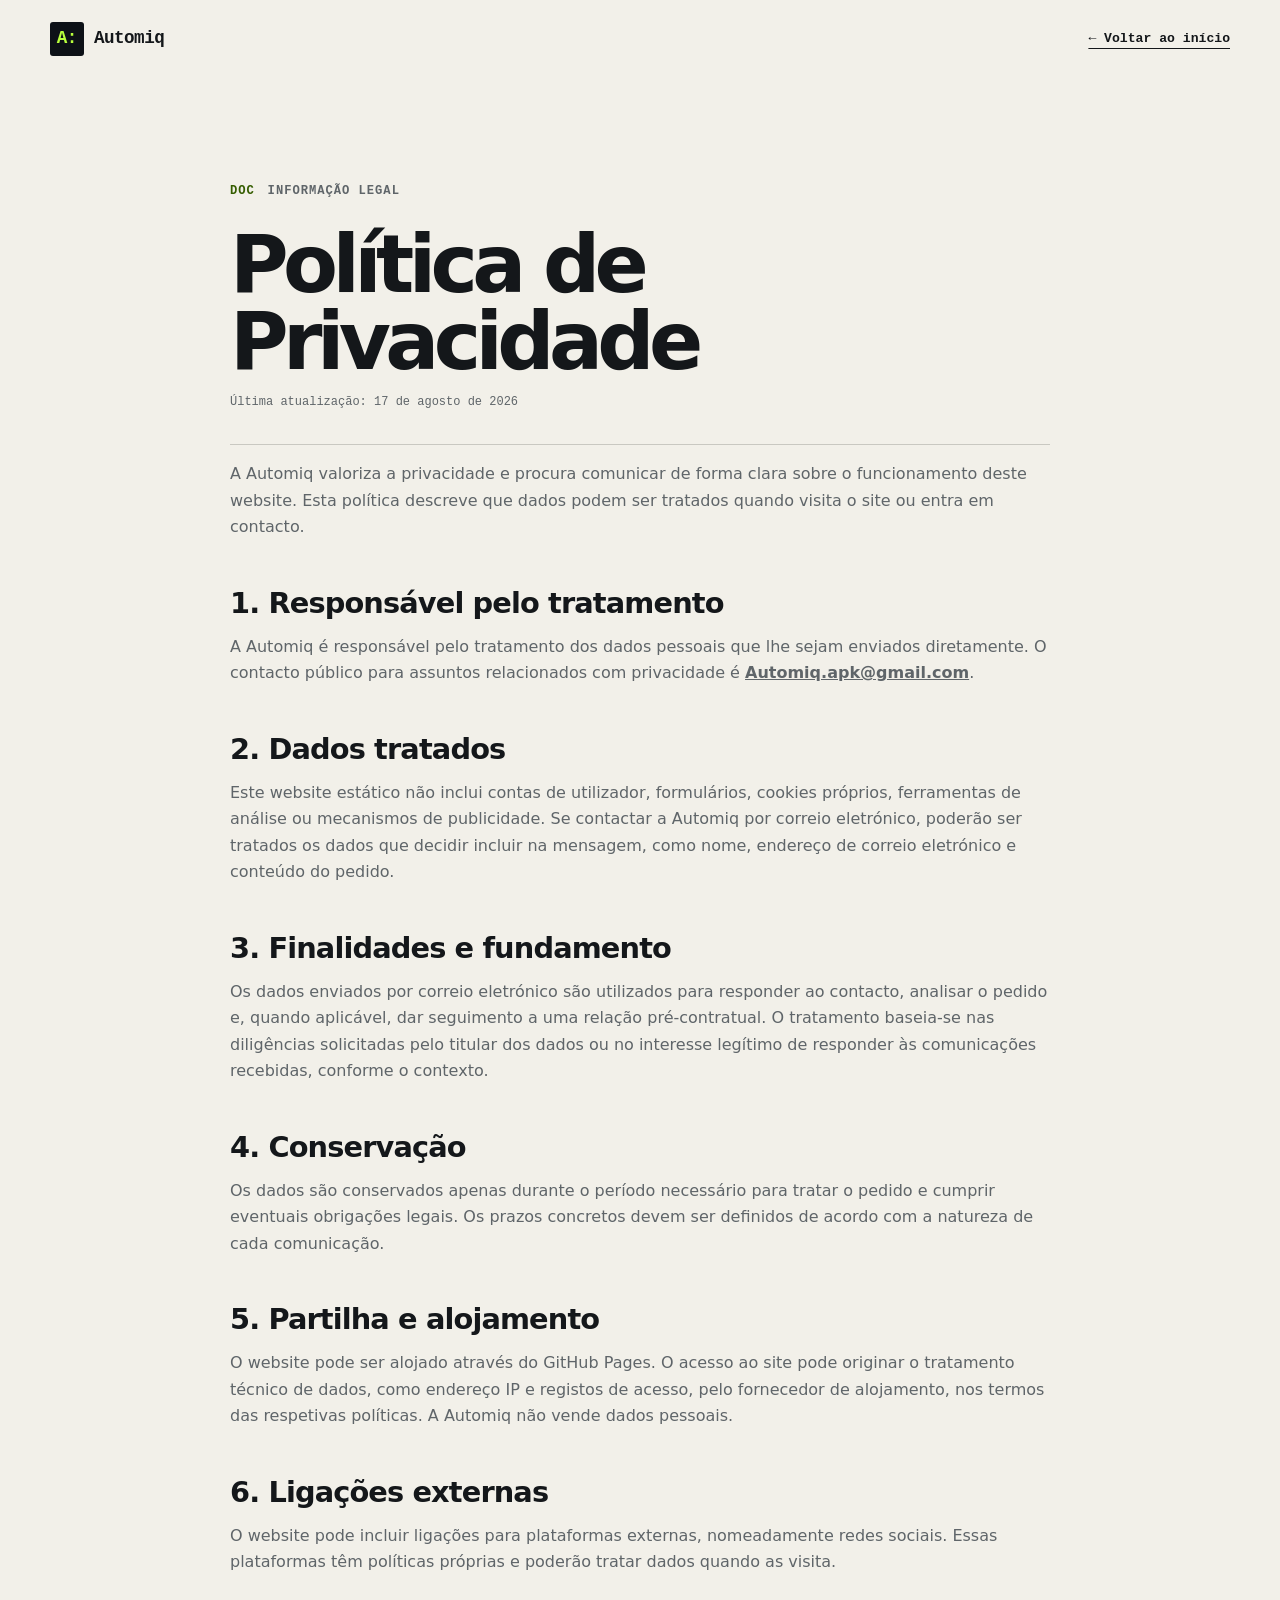
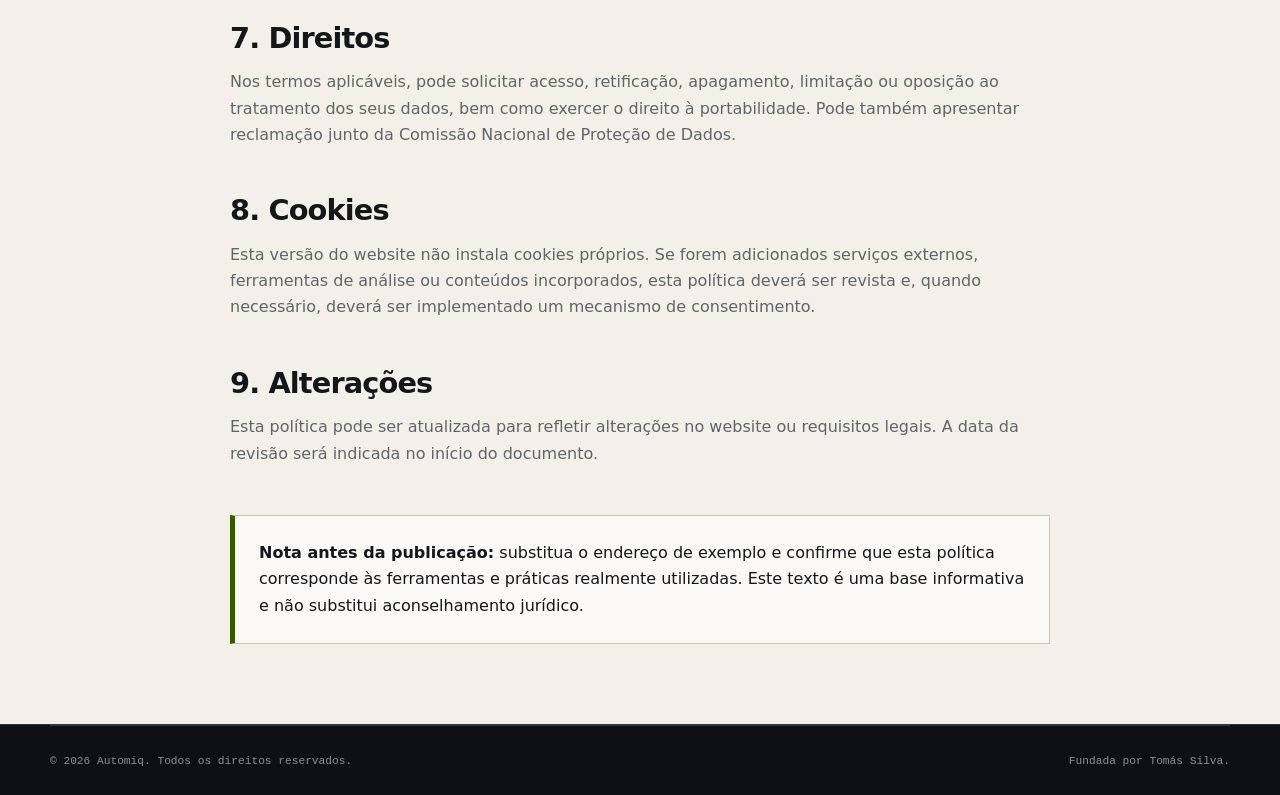
==== privacidade.html @ 257b1a2b "Add files via upload" ====
<!doctype html>
<html lang="pt-PT">
<head>
  <meta charset="utf-8">
  <meta name="viewport" content="width=device-width, initial-scale=1">
  <meta name="description" content="Política de Privacidade do website Automiq.">
  <meta name="robots" content="index, follow">
  <meta name="theme-color" content="#0d1117">
  <title>Política de Privacidade | Automiq</title>
  <link rel="icon" href="assets/favicon.svg" type="image/svg+xml">
  <link rel="stylesheet" href="css/styles.css">
  <script src="js/script.js" defer></script>
</head>
<body>
  <a class="skip-link" href="#conteudo">Saltar para o conteúdo</a>
  <header class="site-header">
    <div class="container header-inner">
      <a class="brand" href="index.html" aria-label="Automiq, página inicial"><span class="brand-mark" aria-hidden="true">A:</span><span>Automiq</span></a>
      <a class="text-link" href="index.html">← Voltar ao início</a>
    </div>
  </header>
  <main id="conteudo" class="legal-main">
    <article class="container legal-document">
      <p class="eyebrow"><span aria-hidden="true">DOC</span> Informação legal</p>
      <h1>Política de Privacidade</h1>
      <p class="legal-meta">Última atualização: 17 de agosto de 2026</p>

      <p>A Automiq valoriza a privacidade e procura comunicar de forma clara sobre o funcionamento deste website. Esta política descreve que dados podem ser tratados quando visita o site ou entra em contacto.</p>

      <h2>1. Responsável pelo tratamento</h2>
      <p>A Automiq é responsável pelo tratamento dos dados pessoais que lhe sejam enviados diretamente. O contacto público para assuntos relacionados com privacidade é <a href="mailto:Automiq.apk@gmail.com"><strong>Automiq.apk@gmail.com</strong></a>.</p>

      <h2>2. Dados tratados</h2>
      <p>Este website estático não inclui contas de utilizador, formulários, cookies próprios, ferramentas de análise ou mecanismos de publicidade. Se contactar a Automiq por correio eletrónico, poderão ser tratados os dados que decidir incluir na mensagem, como nome, endereço de correio eletrónico e conteúdo do pedido.</p>

      <h2>3. Finalidades e fundamento</h2>
      <p>Os dados enviados por correio eletrónico são utilizados para responder ao contacto, analisar o pedido e, quando aplicável, dar seguimento a uma relação pré-contratual. O tratamento baseia-se nas diligências solicitadas pelo titular dos dados ou no interesse legítimo de responder às comunicações recebidas, conforme o contexto.</p>

      <h2>4. Conservação</h2>
      <p>Os dados são conservados apenas durante o período necessário para tratar o pedido e cumprir eventuais obrigações legais. Os prazos concretos devem ser definidos de acordo com a natureza de cada comunicação.</p>

      <h2>5. Partilha e alojamento</h2>
      <p>O website pode ser alojado através do GitHub Pages. O acesso ao site pode originar o tratamento técnico de dados, como endereço IP e registos de acesso, pelo fornecedor de alojamento, nos termos das respetivas políticas. A Automiq não vende dados pessoais.</p>

      <h2>6. Ligações externas</h2>
      <p>O website pode incluir ligações para plataformas externas, nomeadamente redes sociais. Essas plataformas têm políticas próprias e poderão tratar dados quando as visita.</p>

      <h2>7. Direitos</h2>
      <p>Nos termos aplicáveis, pode solicitar acesso, retificação, apagamento, limitação ou oposição ao tratamento dos seus dados, bem como exercer o direito à portabilidade. Pode também apresentar reclamação junto da Comissão Nacional de Proteção de Dados.</p>

      <h2>8. Cookies</h2>
      <p>Esta versão do website não instala cookies próprios. Se forem adicionados serviços externos, ferramentas de análise ou conteúdos incorporados, esta política deverá ser revista e, quando necessário, deverá ser implementado um mecanismo de consentimento.</p>

      <h2>9. Alterações</h2>
      <p>Esta política pode ser atualizada para refletir alterações no website ou requisitos legais. A data da revisão será indicada no início do documento.</p>

      <aside class="legal-note" aria-label="Nota de personalização">
        <strong>Nota antes da publicação:</strong> substitua o endereço de exemplo e confirme que esta política corresponde às ferramentas e práticas realmente utilizadas. Este texto é uma base informativa e não substitui aconselhamento jurídico.
      </aside>
    </article>
  </main>
  <footer class="site-footer compact-footer">
    <div class="container footer-bottom"><p>© <span data-year></span> Automiq. Todos os direitos reservados.</p><p>Fundada por Tomás Silva.</p></div>
  </footer>
</body>
</html>
---- css/styles.css ----
/* Automiq — identidade técnica, responsiva e acessível */
:root {
  --bg: #f2f0e9;
  --surface: #faf9f5;
  --ink: #14171a;
  --muted: #5f6569;
  --line: #c9c8c1;
  --dark: #0d1117;
  --dark-soft: #171c23;
  --light: #f6f4ed;
  --accent: #b8ff3d;
  --accent-dark: #355d00;
  --max: 1180px;
  --mono: "IBM Plex Mono", "Courier New", Courier, monospace;
  --sans: Inter, ui-sans-serif, system-ui, -apple-system, BlinkMacSystemFont, "Segoe UI", sans-serif;
}

*, *::before, *::after { box-sizing: border-box; }
html { scroll-behavior: smooth; }
body { margin: 0; background: var(--bg); color: var(--ink); font-family: var(--sans); line-height: 1.65; }
img, svg { max-width: 100%; }
a { color: inherit; }
button, a { -webkit-tap-highlight-color: transparent; }
:focus-visible { outline: 3px solid var(--accent-dark); outline-offset: 4px; }

.sr-only { position: absolute; width: 1px; height: 1px; padding: 0; margin: -1px; overflow: hidden; clip: rect(0, 0, 0, 0); white-space: nowrap; border: 0; }
.skip-link { position: fixed; z-index: 1000; top: 1rem; left: 1rem; padding: .75rem 1rem; background: var(--accent); color: var(--dark); font-weight: 800; transform: translateY(-160%); transition: transform .2s; }
.skip-link:focus { transform: translateY(0); }
.container { width: min(calc(100% - 2rem), var(--max)); margin-inline: auto; }
.section { padding: clamp(5rem, 9vw, 8.5rem) 0; }
.section-bordered { border-block: 1px solid var(--line); }

.site-header { position: sticky; z-index: 100; top: 0; background: color-mix(in srgb, var(--bg) 90%, transparent); border-bottom: 1px solid transparent; backdrop-filter: blur(12px); transition: border-color .2s, background .2s; }
.site-header.is-scrolled { border-color: var(--line); background: color-mix(in srgb, var(--bg) 97%, transparent); }
.header-inner { min-height: 78px; display: flex; align-items: center; justify-content: space-between; gap: 2rem; }
.brand { display: inline-flex; align-items: center; gap: .65rem; font-family: var(--mono); font-size: 1.1rem; font-weight: 800; text-decoration: none; letter-spacing: -.03em; }
.brand-mark { display: grid; place-items: center; width: 2.1rem; height: 2.1rem; background: var(--dark); color: var(--accent); border-radius: 3px; }
.main-nav { display: flex; align-items: center; gap: 1.8rem; font-family: var(--mono); font-size: .82rem; }
.main-nav a { text-decoration: none; }
.main-nav a:not(.nav-cta):hover { text-decoration: underline; text-underline-offset: .4rem; }
.nav-cta { padding: .65rem .9rem; color: var(--light); background: var(--dark); border: 1px solid var(--dark); }
.nav-cta:hover { color: var(--dark); background: var(--accent); }
.menu-button { display: none; width: 44px; height: 44px; padding: 10px; background: transparent; border: 1px solid var(--line); cursor: pointer; }
.menu-button span:not(.sr-only) { display: block; height: 2px; margin: 5px 0; background: var(--ink); transition: transform .2s, opacity .2s; }

.hero { min-height: calc(100svh - 78px); display: grid; align-items: center; position: relative; overflow: hidden; }
.hero::before { content: "AUTOMIQ / 001"; position: absolute; right: -1rem; bottom: -2rem; color: rgba(20, 23, 26, .035); font-family: var(--mono); font-size: clamp(5rem, 15vw, 13rem); font-weight: 800; white-space: nowrap; pointer-events: none; }
.hero-grid { display: grid; grid-template-columns: minmax(0, 1.2fr) minmax(330px, .8fr); align-items: center; gap: clamp(3rem, 8vw, 7rem); }
.eyebrow { display: flex; align-items: center; gap: .8rem; margin: 0 0 1.6rem; color: var(--muted); font-family: var(--mono); font-size: .76rem; font-weight: 700; letter-spacing: .08em; text-transform: uppercase; }
.eyebrow span { color: var(--accent-dark); }
h1, h2, h3, p { overflow-wrap: break-word; }
h1 { max-width: 850px; margin: 0; font-size: clamp(3rem, 7vw, 6.6rem); line-height: .96; letter-spacing: -.07em; }
h1 span { color: var(--muted); font-weight: 500; }
h2 { margin: 0; font-size: clamp(2.2rem, 5vw, 4.7rem); line-height: 1.02; letter-spacing: -.055em; }
h3 { margin: 0; font-size: 1.2rem; letter-spacing: -.025em; }
.hero-text { max-width: 670px; margin: 2rem 0 0; color: var(--muted); font-size: clamp(1rem, 1.5vw, 1.18rem); }
.hero-actions { display: flex; flex-wrap: wrap; align-items: center; gap: 1.5rem; margin-top: 2.2rem; }
.button { display: inline-flex; align-items: center; justify-content: center; min-height: 48px; padding: .8rem 1.1rem; border: 1px solid var(--dark); font-family: var(--mono); font-size: .82rem; font-weight: 700; text-decoration: none; transition: color .2s, background .2s, transform .2s; }
.button:hover { transform: translateY(-2px); }
.button-primary { color: var(--light); background: var(--dark); }
.button-primary:hover { color: var(--dark); background: var(--accent); }
.text-link { font-family: var(--mono); font-size: .82rem; font-weight: 700; text-underline-offset: .35rem; }

.terminal-card { background: var(--dark); color: var(--light); border: 1px solid #30363d; border-radius: 5px; box-shadow: 18px 18px 0 rgba(20, 23, 26, .08); transform: rotate(1deg); overflow: hidden; }
.terminal-bar { min-height: 44px; padding: 0 1rem; display: flex; align-items: center; gap: .45rem; background: var(--dark-soft); border-bottom: 1px solid #30363d; }
.terminal-bar span { width: 9px; height: 9px; border-radius: 50%; background: #59616c; }
.terminal-bar p { margin-left: auto; color: #929aa5; font: .68rem var(--mono); }
.terminal-body { min-height: 330px; padding: clamp(1.4rem, 4vw, 2.4rem); font: clamp(.72rem, 1.2vw, .88rem)/1.8 var(--mono); }
.terminal-body p { margin: 0 0 .9rem; }
.prompt { color: var(--accent); }
.output { color: #9ba3ad; padding-left: 1.2rem; }
.output.success { color: var(--accent); }
.cursor { display: inline-block; width: .55rem; height: 1rem; background: var(--accent); animation: blink 1.1s steps(2, start) infinite; }

.section-heading { max-width: 800px; margin-bottom: clamp(3rem, 7vw, 5rem); }
.section-heading > p:last-child { max-width: 650px; margin: 1.5rem 0 0; color: var(--muted); }
.cards-grid { display: grid; grid-template-columns: repeat(3, 1fr); border-top: 1px solid var(--line); border-left: 1px solid var(--line); }
.service-card { min-height: 285px; padding: 1.7rem; display: flex; flex-direction: column; border-right: 1px solid var(--line); border-bottom: 1px solid var(--line); transition: background .2s, transform .2s; }
.service-card:hover { background: var(--surface); transform: translateY(-4px); }
.card-number { margin: 0 0 auto; color: var(--muted); font: .72rem var(--mono); }
.service-card p:last-child { color: var(--muted); }
.method-grid { display: grid; grid-template-columns: .9fr 1.1fr; gap: clamp(3rem, 10vw, 8rem); }
.steps { margin: 0; padding: 0; list-style: none; border-top: 1px solid var(--line); }
.steps li { display: grid; grid-template-columns: 55px 1fr; gap: 1rem; padding: 1.6rem 0; border-bottom: 1px solid var(--line); }
.steps li > span { color: var(--accent-dark); font: .75rem var(--mono); }
.steps p { margin: .4rem 0 0; color: var(--muted); }
.section-dark { color: var(--light); background: var(--dark); }
.section-dark .eyebrow, .section-dark .about-copy { color: #aab1b9; }
.section-dark .eyebrow span { color: var(--accent); }
.about-grid { display: grid; grid-template-columns: 1.2fr .8fr; gap: clamp(3rem, 10vw, 8rem); align-items: end; }
.about-copy p { margin-top: 0; }
.founder { margin: 2rem 0 0 !important; padding-top: 1.5rem; border-top: 1px solid #30363d; font-family: var(--mono); }
.founder strong { color: var(--accent); }
.contact-section { text-align: center; }
.contact-box { max-width: 900px; }
.contact-box .eyebrow { justify-content: center; }
.contact-box > p:not(.eyebrow, .contact-note) { max-width: 680px; margin: 1.5rem auto 2rem; color: var(--muted); }
.contact-note { margin: 1rem 0 0; color: var(--muted); font: .72rem var(--mono); }

.site-footer { color: #c6cbd1; background: var(--dark); border-top: 1px solid #30363d; }
.footer-grid { display: grid; grid-template-columns: 2fr 1fr 1fr; gap: 3rem; padding-block: 4rem; }
.footer-brand { color: var(--light); }
.footer-grid h2 { margin: 0 0 1rem; color: #89919c; font: .72rem var(--mono); letter-spacing: .08em; text-transform: uppercase; }
.footer-grid p { max-width: 340px; color: #89919c; }
.footer-links { margin: 0; padding: 0; list-style: none; }
.footer-links li + li { margin-top: .6rem; }
.footer-links a { text-decoration-color: #59616c; text-underline-offset: .3rem; }
.footer-links a:hover { color: var(--accent); }
.footer-bottom { min-height: 70px; display: flex; align-items: center; justify-content: space-between; gap: 1rem; border-top: 1px solid #30363d; color: #89919c; font: .7rem var(--mono); }
.compact-footer { margin-top: 5rem; }

.legal-main { padding-top: clamp(4rem, 8vw, 7rem); }
.legal-document { max-width: 820px; }
.legal-document h1 { font-size: clamp(2.6rem, 7vw, 5rem); }
.legal-document h2 { margin-top: 3rem; font-size: clamp(1.35rem, 3vw, 1.8rem); letter-spacing: -.03em; }
.legal-document p { color: var(--muted); }
.legal-meta { padding-bottom: 2rem; border-bottom: 1px solid var(--line); font-family: var(--mono); font-size: .75rem; }
.legal-note { margin-top: 3rem; padding: 1.5rem; background: var(--surface); border: 1px solid var(--line); border-left: 5px solid var(--accent-dark); }

.reveal { opacity: 0; transform: translateY(18px); transition: opacity .65s ease, transform .65s ease; }
.reveal.is-visible { opacity: 1; transform: translateY(0); }
@keyframes blink { 50% { opacity: 0; } }

@media (max-width: 900px) {
  .hero-grid, .method-grid, .about-grid { grid-template-columns: 1fr; }
  .hero { min-height: auto; }
  .terminal-card { max-width: 600px; transform: none; }
  .cards-grid { grid-template-columns: 1fr; }
  .service-card { min-height: 220px; }
  .footer-grid { grid-template-columns: 1.4fr 1fr 1fr; }
}

@media (max-width: 720px) {
  .menu-button { display: block; }
  .main-nav { position: absolute; top: 78px; left: 0; right: 0; display: none; padding: 1rem; background: var(--bg); border-bottom: 1px solid var(--line); box-shadow: 0 14px 28px rgba(0,0,0,.08); }
  .main-nav.is-open { display: grid; }
  .main-nav a { padding: .75rem; }
  .menu-button[aria-expanded="true"] span:nth-of-type(1) { transform: translateY(7px) rotate(45deg); }
  .menu-button[aria-expanded="true"] span:nth-of-type(2) { opacity: 0; }
  .menu-button[aria-expanded="true"] span:nth-of-type(3) { transform: translateY(-7px) rotate(-45deg); }
  .footer-grid { grid-template-columns: 1fr; }
  .footer-bottom { padding-block: 1.2rem; align-items: flex-start; flex-direction: column; justify-content: center; }
}

@media (max-width: 420px) {
  .container { width: min(calc(100% - 1.25rem), var(--max)); }
  h1 { font-size: clamp(2.6rem, 15vw, 4rem); }
  .hero-actions { align-items: stretch; flex-direction: column; }
  .button { width: 100%; }
}

@media (prefers-reduced-motion: reduce) {
  html { scroll-behavior: auto; }
  *, *::before, *::after { animation-duration: .01ms !important; animation-iteration-count: 1 !important; scroll-behavior: auto !important; transition-duration: .01ms !important; }
  .reveal { opacity: 1; transform: none; }
}
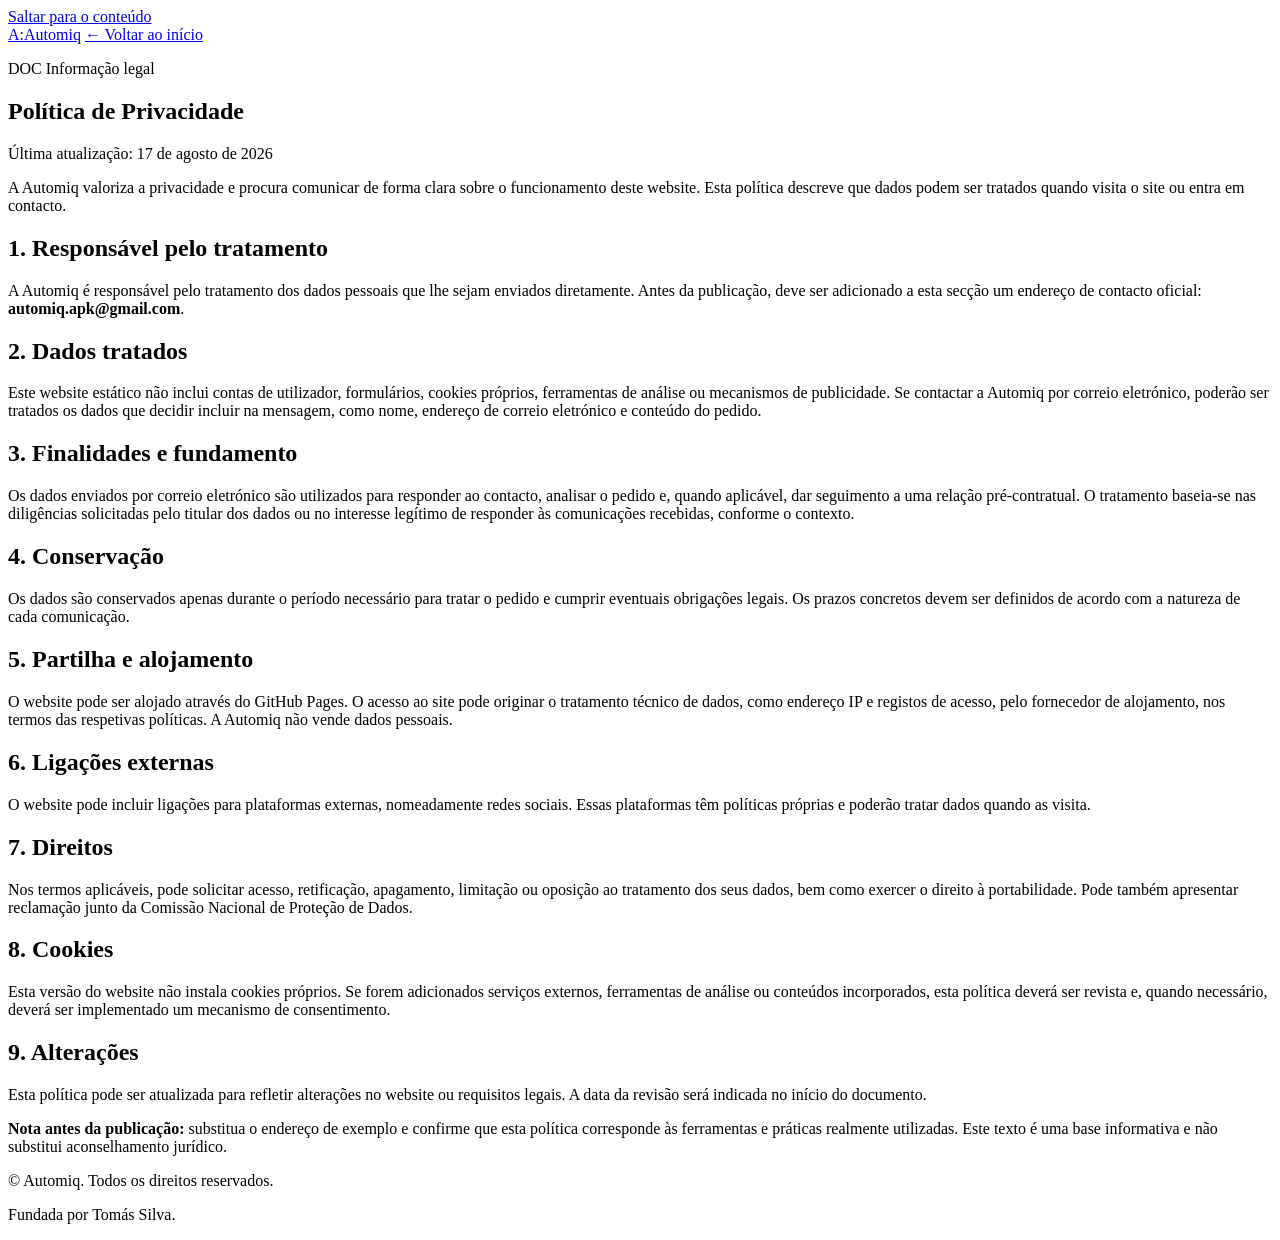
==== commit a0c7c4dd: "Add files via upload" ====
--- a/privacidade.html
+++ b/privacidade.html
@@ -28,7 +28,7 @@
       <p>A Automiq valoriza a privacidade e procura comunicar de forma clara sobre o funcionamento deste website. Esta política descreve que dados podem ser tratados quando visita o site ou entra em contacto.</p>
 
       <h2>1. Responsável pelo tratamento</h2>
-      <p>A Automiq é responsável pelo tratamento dos dados pessoais que lhe sejam enviados diretamente. O contacto público para assuntos relacionados com privacidade é <a href="mailto:Automiq.apk@gmail.com"><strong>Automiq.apk@gmail.com</strong></a>.</p>
+      <p>A Automiq é responsável pelo tratamento dos dados pessoais que lhe sejam enviados diretamente. Antes da publicação, deve ser adicionado a esta secção um endereço de contacto oficial: <strong>automiq.apk@gmail.com</strong>.</p>
 
       <h2>2. Dados tratados</h2>
       <p>Este website estático não inclui contas de utilizador, formulários, cookies próprios, ferramentas de análise ou mecanismos de publicidade. Se contactar a Automiq por correio eletrónico, poderão ser tratados os dados que decidir incluir na mensagem, como nome, endereço de correio eletrónico e conteúdo do pedido.</p>
